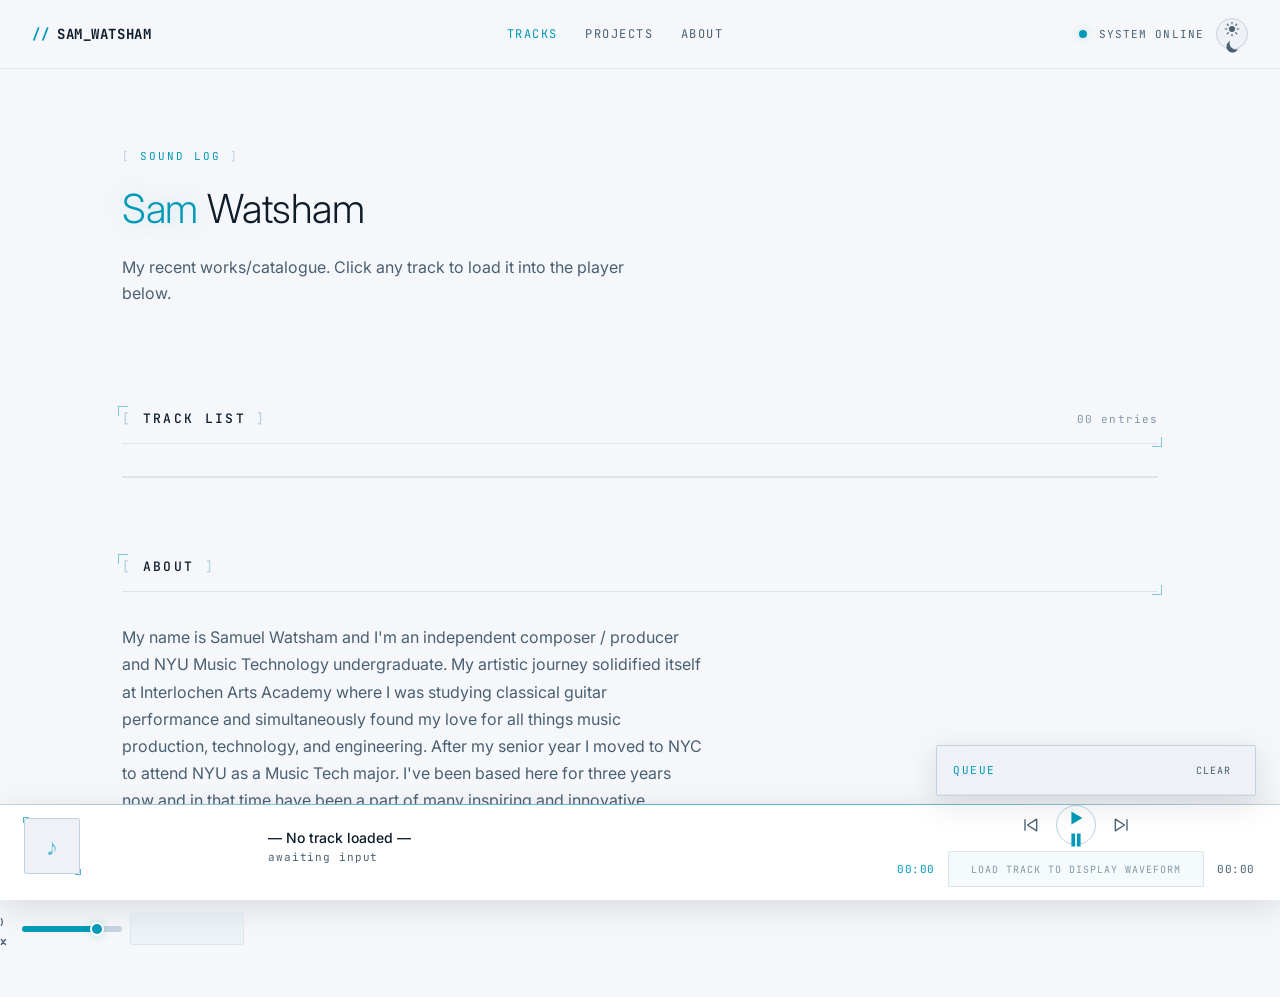
==== index.html @ 023cb336 "Add files via upload" ====
<!doctype html>
<html lang="en">
  <head>
    <meta charset="utf-8" />
    <meta name="viewport" content="width=device-width, initial-scale=1" />
    <title>// SAM_WATSHAM — Sound Log</title>
    <meta
      name="description"
      content="A digital music portfolio with a built-in audio player, waveform, and live frequency visualizer."
    />
    <link rel="preconnect" href="https://fonts.googleapis.com" />
    <link rel="preconnect" href="https://fonts.gstatic.com" crossorigin />
    <link
      href="https://fonts.googleapis.com/css2?family=Inter:wght@300;400;500;600&family=JetBrains+Mono:wght@400;500;700&display=swap"
      rel="stylesheet"
    />
    <link rel="stylesheet" href="styles.css" />
  </head>
  <body>
    <!-- Subtle scanline overlay for HUD feel -->
    <div class="scanlines" aria-hidden="true"></div>

    <header class="site-header">
      <div class="brand">
        <span class="brand-prefix">//</span>
        <span class="brand-title">SAM_WATSHAM</span>
      </div>
      <nav class="site-nav" aria-label="Primary">
        <a href="#tracks" class="nav-link" data-tab="tracks" aria-current="page">TRACKS</a>
        <a href="#projects" class="nav-link" data-tab="projects">PROJECTS</a>
        <a href="#about" class="nav-link">ABOUT</a>
      </nav>
      <div class="header-status" aria-live="polite">
        <span class="status-dot" id="system-dot"></span>
        <span class="status-text" id="system-status">SYSTEM ONLINE</span>
        <button
          type="button"
          class="btn-theme"
          id="btn-theme"
          aria-label="Switch to dark mode"
          title="Switch theme"
        >
          <svg id="icon-sun" viewBox="0 0 24 24" width="18" height="18" aria-hidden="true">
            <circle cx="12" cy="12" r="4" fill="currentColor"/>
            <g stroke="currentColor" stroke-width="1.6" stroke-linecap="round">
              <path d="M12 3v2M12 19v2M3 12h2M19 12h2M5.6 5.6l1.4 1.4M17 17l1.4 1.4M5.6 18.4l1.4-1.4M17 7l1.4-1.4"/>
            </g>
          </svg>
          <svg id="icon-moon" viewBox="0 0 24 24" width="18" height="18" aria-hidden="true" hidden>
            <path d="M20 14.5A8 8 0 0 1 9.5 4a8 8 0 1 0 10.5 10.5z" fill="currentColor"/>
          </svg>
        </button>
      </div>
    </header>

    <main>
      <section class="hero" aria-labelledby="hero-title">
        <p class="eyebrow"><span class="bracket">[</span> SOUND LOG <span class="bracket">]</span></p>
        <h1 id="hero-title" class="hero-title">
          <span class="accent">Sam</span> Watsham
        </h1>
        <p class="hero-sub">
          My recent works/catalogue. Click any track to load it into the player below.
        </p>
      </section>

      <section
        id="tracks"
        class="tracks-section panel"
        data-panel="tracks"
        aria-labelledby="tracks-title"
      >
        <div class="section-header">
          <h2 id="tracks-title" class="section-title">
            <span class="bracket">[</span> TRACK LIST <span class="bracket">]</span>
          </h2>
          <span class="section-meta" id="track-count">00 entries</span>
        </div>
        <ul id="track-grid" class="track-grid" aria-label="Available tracks"></ul>
        <p id="track-empty" class="empty-state" hidden>
          No tracks loaded yet. Drop audio files into
          <code>assets/audio/</code> and add entries to <code>js/tracks.js</code>.
        </p>
      </section>

      <section
        id="projects"
        class="projects-section panel"
        data-panel="projects"
        aria-labelledby="projects-title"
        hidden
      >
        <div class="section-header">
          <h2 id="projects-title" class="section-title">
            <span class="bracket">[</span> PROJECTS <span class="bracket">]</span>
          </h2>
          <span class="section-meta" id="project-count">00 entries</span>
        </div>
        <ul id="project-grid" class="project-grid" aria-label="Projects"></ul>
        <p id="project-empty" class="empty-state" hidden>
          No projects yet. Add entries to <code>js/projects.js</code>.
        </p>
      </section>

      <section id="about" class="about-section" aria-labelledby="about-title">
        <div class="section-header">
          <h2 id="about-title" class="section-title">
            <span class="bracket">[</span> ABOUT <span class="bracket">]</span>
          </h2>
        </div>
        <p class="about-body">
          My name is Samuel Watsham and I'm an independent composer / producer and NYU Music Technology undergraduate. 
          My artistic journey solidified itself at Interlochen Arts Academy where I was studying classical guitar performance and simultaneously found my love for all things music production, technology, and engineering. 
          After my senior year I moved to NYC to attend NYU as a Music Tech major. 
          I've been based here for three years now and in that time have been a part of many inspiring and innovative projects that continue to redefine my perception of the creative world. 
          All tracks are original works.
        </p>
      </section>
    </main>

    <!-- Sticky player -->
    <footer class="player-bar" id="player-bar" aria-label="Audio player">
      <div class="player-art" id="player-art" aria-hidden="true">
        <span class="art-fallback">♪</span>
      </div>

      <div class="player-meta">
        <div class="player-title" id="player-title">— No track loaded —</div>
        <div class="player-artist" id="player-artist">awaiting input</div>
      </div>

      <div class="player-center">
        <div class="player-controls">
          <button
            type="button"
            class="ctrl"
            id="btn-prev"
            aria-label="Previous track"
          >
            <svg viewBox="0 0 24 24" width="20" height="20" aria-hidden="true">
              <path d="M6 5v14M20 5L9 12l11 7V5z" fill="none" stroke="currentColor" stroke-width="1.6" stroke-linejoin="round"/>
            </svg>
          </button>
          <button
            type="button"
            class="ctrl ctrl-play"
            id="btn-play"
            aria-label="Play"
          >
            <svg id="icon-play" viewBox="0 0 24 24" width="22" height="22" aria-hidden="true">
              <path d="M7 5v14l12-7L7 5z" fill="currentColor"/>
            </svg>
            <svg id="icon-pause" viewBox="0 0 24 24" width="22" height="22" aria-hidden="true" hidden>
              <path d="M7 5h4v14H7zM13 5h4v14h-4z" fill="currentColor"/>
            </svg>
          </button>
          <button
            type="button"
            class="ctrl"
            id="btn-next"
            aria-label="Next track"
          >
            <svg viewBox="0 0 24 24" width="20" height="20" aria-hidden="true">
              <path d="M18 5v14M4 5l11 7-11 7V5z" fill="none" stroke="currentColor" stroke-width="1.6" stroke-linejoin="round"/>
            </svg>
          </button>
        </div>

        <div class="player-progress">
          <span class="time" id="time-current">00:00</span>
          <div
            class="waveform"
            id="waveform"
            role="slider"
            tabindex="0"
            aria-label="Seek"
            aria-valuemin="0"
            aria-valuemax="0"
            aria-valuenow="0"
          >
            <div class="waveform-placeholder" id="waveform-placeholder">
              load track to display waveform
            </div>
            <svg
              class="waveform-svg"
              id="waveform-svg"
              preserveAspectRatio="none"
              aria-hidden="true"
            ></svg>
            <div class="waveform-cursor" id="waveform-cursor"></div>
          </div>
          <span class="time" id="time-total">00:00</span>
        </div>
      </div>

      <div class="player-right">
        <button
          type="button"
          class="ctrl"
          id="btn-queue"
          aria-label="Toggle queue"
          aria-expanded="false"
        >
          <svg viewBox="0 0 24 24" width="18" height="18" aria-hidden="true">
            <path d="M4 6h16M4 12h16M4 18h10" fill="none" stroke="currentColor" stroke-width="1.6" stroke-linecap="round"/>
          </svg>
        </button>
        <button
          type="button"
          class="ctrl"
          id="btn-mute"
          aria-label="Mute"
        >
          <svg id="icon-vol" viewBox="0 0 24 24" width="20" height="20" aria-hidden="true">
            <path d="M4 9v6h4l5 4V5L8 9H4z" fill="currentColor"/>
            <path id="icon-vol-wave" d="M16 8c1.5 1.2 1.5 6.8 0 8" fill="none" stroke="currentColor" stroke-width="1.6" stroke-linecap="round"/>
          </svg>
          <svg id="icon-mute" viewBox="0 0 24 24" width="20" height="20" aria-hidden="true" hidden>
            <path d="M4 9v6h4l5 4V5L8 9H4z" fill="currentColor"/>
            <path d="M16 9l5 6M21 9l-5 6" fill="none" stroke="currentColor" stroke-width="1.6" stroke-linecap="round"/>
          </svg>
        </button>
        <input
          type="range"
          class="volume"
          id="volume"
          min="0"
          max="1"
          step="0.01"
          value="0.8"
          aria-label="Volume"
        />
        <canvas
          id="visualizer"
          class="visualizer"
          width="120"
          height="32"
          aria-hidden="true"
        ></canvas>
      </div>

      <!-- Queue panel -->
      <aside class="queue-panel" id="queue-panel" hidden aria-label="Queue">
        <div class="queue-header">
          <span>QUEUE</span>
          <button type="button" class="ctrl ctrl-small" id="btn-queue-clear" aria-label="Clear queue">
            CLEAR
          </button>
        </div>
        <ol id="queue-list" class="queue-list"></ol>
      </aside>
    </footer>

    <script src="js/theme.js"></script>
    <script src="js/tracks.js"></script>
    <script src="js/projects.js"></script>
    <script src="js/tabs.js"></script>
    <script src="js/visualizer.js"></script>
    <script src="js/waveform.js"></script>
    <script src="js/player.js"></script>

    <!-- The audio element lives in the DOM so Web Audio's
         MediaElementAudioSource can reliably route it through the
         analyser → destination chain. Visually hidden, but kept in flow
         so the browser treats it like any other media element. -->
    <audio id="audio-element" preload="metadata"></audio>
  </body>
</html>
---- styles.css ----
/* ============================================================
   PORTFOLIO_001 — SAO HUD-inspired theme
   Light by default; dark mode via [data-theme="dark"] on <html>
   ============================================================ */

:root {
  /* Light theme (default) */
  --bg-base: #f5f7fa;
  --bg-surface: #ffffff;
  --bg-elevated: #eef2f7;
  --line: #dde4ec;
  --line-strong: #c5d2df;

  --accent: #0099b8;
  --accent-dim: #b8d4e0;
  --accent-glow: rgba(0, 153, 184, 0.25);

  --highlight: #d97706;

  --text: #0d1b2a;
  --text-muted: #4a6072;
  --text-faint: #8497a8;

  --shadow: 0 2px 8px rgba(13, 27, 42, 0.06);
  --shadow-strong: 0 8px 32px rgba(13, 27, 42, 0.12);

  /* Typography */
  --font-sans: "Inter", system-ui, -apple-system, "Segoe UI", sans-serif;
  --font-mono: "JetBrains Mono", ui-monospace, "SF Mono", Menlo, monospace;

  /* Layout */
  --player-height: 96px;
  --radius: 2px;
}

[data-theme="dark"] {
  --bg-base: #050a14;
  --bg-surface: #0a1424;
  --bg-elevated: #0e1a30;
  --line: #14253f;
  --line-strong: #1f3760;

  --accent: #00e5ff;
  --accent-dim: #1a4a6e;
  --accent-glow: rgba(0, 229, 255, 0.35);

  --highlight: #ffb347;

  --text: #e6f4ff;
  --text-muted: #7aa6c2;
  --text-faint: #4a6a85;

  --shadow: 0 2px 8px rgba(0, 0, 0, 0.4);
  --shadow-strong: 0 -10px 40px rgba(0, 0, 0, 0.5);
}

/* ---------- Reset / base ---------- */
*,
*::before,
*::after {
  box-sizing: border-box;
}

html,
body {
  margin: 0;
  padding: 0;
  background: var(--bg-base);
  color: var(--text);
  font-family: var(--font-sans);
  font-weight: 400;
  -webkit-font-smoothing: antialiased;
  text-rendering: optimizeLegibility;
  transition: background 0.2s ease, color 0.2s ease;
}

body {
  min-height: 100vh;
  padding-bottom: var(--player-height);
  position: relative;
  overflow-x: hidden;
}

a {
  color: var(--accent);
  text-decoration: none;
}

button {
  font-family: inherit;
  background: none;
  border: 0;
  color: inherit;
  cursor: pointer;
}

code {
  font-family: var(--font-mono);
  font-size: 0.85em;
  color: var(--accent);
  background: color-mix(in srgb, var(--accent) 10%, transparent);
  padding: 1px 6px;
  border-radius: var(--radius);
}

/* ---------- Scanline overlay (dark mode only) ---------- */
.scanlines {
  pointer-events: none;
  position: fixed;
  inset: 0;
  z-index: 1;
  opacity: 0;
  background: repeating-linear-gradient(
    to bottom,
    rgba(255, 255, 255, 0.015) 0,
    rgba(255, 255, 255, 0.015) 1px,
    transparent 1px,
    transparent 3px
  );
  mix-blend-mode: overlay;
  transition: opacity 0.2s ease;
}

[data-theme="dark"] .scanlines {
  opacity: 1;
}

/* ---------- Header ---------- */
.site-header {
  position: sticky;
  top: 0;
  z-index: 10;
  display: flex;
  align-items: center;
  justify-content: space-between;
  gap: 24px;
  padding: 18px 32px;
  background: color-mix(in srgb, var(--bg-base) 92%, transparent);
  backdrop-filter: blur(8px);
  border-bottom: 1px solid var(--line);
}

.brand {
  font-family: var(--font-mono);
  font-weight: 700;
  letter-spacing: 0.04em;
  font-size: 14px;
  display: flex;
  align-items: center;
  gap: 8px;
}

.brand-prefix {
  color: var(--accent);
}

.brand-title {
  color: var(--text);
}

.site-nav {
  display: flex;
  gap: 28px;
}

.nav-link {
  font-family: var(--font-mono);
  font-size: 12px;
  letter-spacing: 0.12em;
  color: var(--text-muted);
  position: relative;
  padding: 4px 0;
  transition: color 0.15s ease;
}

.nav-link:hover {
  color: var(--accent);
}

.nav-link[aria-current="page"] {
  color: var(--accent);
}

.nav-link[aria-current="page"]::after {
  content: "";
  position: absolute;
  left: 0;
  right: 0;
  bottom: -3px;
  height: 1px;
  background: var(--accent);
  box-shadow: 0 0 6px var(--accent-glow);
}

.nav-link::after {
  content: "";
  position: absolute;
  left: 0;
  bottom: -3px;
  height: 1px;
  width: 0;
  background: var(--accent);
  box-shadow: 0 0 6px var(--accent-glow);
  transition: width 0.2s ease;
}

.nav-link:hover::after {
  width: 100%;
}

.header-status {
  display: flex;
  align-items: center;
  gap: 12px;
  font-family: var(--font-mono);
  font-size: 11px;
  letter-spacing: 0.1em;
  color: var(--text-muted);
}

.status-dot {
  width: 8px;
  height: 8px;
  border-radius: 50%;
  background: var(--accent);
  box-shadow: 0 0 8px var(--accent-glow);
  animation: pulse 2.4s ease-in-out infinite;
}

@keyframes pulse {
  0%, 100% { opacity: 1; }
  50% { opacity: 0.4; }
}

.btn-theme {
  width: 32px;
  height: 32px;
  border-radius: 50%;
  display: grid;
  place-items: center;
  color: var(--text-muted);
  background: var(--bg-elevated);
  border: 1px solid var(--line-strong);
  transition: color 0.15s ease, border-color 0.15s ease, background 0.15s ease, box-shadow 0.15s ease;
  flex-shrink: 0;
}

.btn-theme:hover {
  color: var(--accent);
  border-color: var(--accent);
  background: color-mix(in srgb, var(--accent) 12%, transparent);
  box-shadow: 0 0 10px var(--accent-glow);
}

.btn-theme:focus-visible {
  outline: none;
  border-color: var(--accent);
  box-shadow: 0 0 0 3px color-mix(in srgb, var(--accent) 25%, transparent);
}

.btn-theme svg {
  display: block;
}

/* ---------- Main / sections ---------- */
main {
  position: relative;
  z-index: 2;
  max-width: 1100px;
  margin: 0 auto;
  padding: 56px 32px 32px;
}

.hero {
  margin-bottom: 80px;
  position: relative;
  padding: 24px 0;
}

.eyebrow {
  font-family: var(--font-mono);
  font-size: 11px;
  letter-spacing: 0.18em;
  color: var(--accent);
  margin: 0 0 24px;
  text-transform: uppercase;
}

.bracket {
  color: var(--accent-dim);
}

.hero-title {
  font-size: clamp(24px, 6vw, 40px);
  font-weight: 300;
  line-height: 1.1;
  margin: 0 0 24px;
  letter-spacing: -0.01em;
}

.accent {
  color: var(--accent);
  text-shadow: 0 0 24px var(--accent-glow);
}

.hero-sub {
  max-width: 540px;
  color: var(--text-muted);
  font-size: 16px;
  line-height: 1.6;
  margin: 0;
}

.section-header {
  display: flex;
  align-items: baseline;
  justify-content: space-between;
  margin-bottom: 32px;
  padding-bottom: 16px;
  border-bottom: 1px solid var(--line);
  position: relative;
}

.section-title {
  font-family: var(--font-mono);
  font-size: 13px;
  letter-spacing: 0.18em;
  font-weight: 500;
  margin: 0;
  color: var(--text);
}

.section-meta {
  font-family: var(--font-mono);
  font-size: 11px;
  color: var(--text-faint);
  letter-spacing: 0.1em;
}

/* Corner brackets on section headers */
.section-header::before,
.section-header::after {
  content: "";
  position: absolute;
  width: 10px;
  height: 10px;
  border: 1px solid var(--accent);
  opacity: 0.5;
}

.section-header::before {
  top: -4px;
  left: -4px;
  border-right: 0;
  border-bottom: 0;
}

.section-header::after {
  bottom: -4px;
  right: -4px;
  border-left: 0;
  border-top: 0;
}

/* ---------- Track grid ---------- */
.track-grid {
  list-style: none;
  margin: 0;
  padding: 0;
  display: grid;
  grid-template-columns: repeat(auto-fill, minmax(280px, 1fr));
  gap: 1px;
  background: var(--line);
  border: 1px solid var(--line);
}

.track-card {
  background: var(--bg-surface);
  padding: 20px 22px;
  display: flex;
  align-items: center;
  gap: 16px;
  position: relative;
  cursor: pointer;
  transition: background 0.15s ease;
}

.track-card:hover {
  background: var(--bg-elevated);
}

.track-card[data-active="true"] {
  background: var(--bg-elevated);
}

.track-card[data-active="true"]::before {
  content: "";
  position: absolute;
  left: 0;
  top: 0;
  bottom: 0;
  width: 2px;
  background: var(--accent);
  box-shadow: 0 0 8px var(--accent-glow);
}

.track-index {
  font-family: var(--font-mono);
  font-size: 11px;
  color: var(--text-faint);
  letter-spacing: 0.08em;
  min-width: 32px;
}

.track-info {
  flex: 1;
  min-width: 0;
}

.track-title {
  font-size: 15px;
  font-weight: 500;
  margin: 0 0 4px;
  color: var(--text);
  white-space: nowrap;
  overflow: hidden;
  text-overflow: ellipsis;
}

.track-artist {
  font-family: var(--font-mono);
  font-size: 11px;
  color: var(--text-muted);
  letter-spacing: 0.06em;
}

.track-duration {
  font-family: var(--font-mono);
  font-size: 11px;
  color: var(--text-faint);
  letter-spacing: 0.06em;
  font-variant-numeric: tabular-nums;
}

.track-play {
  width: 32px;
  height: 32px;
  border-radius: 50%;
  border: 1px solid var(--accent-dim);
  display: grid;
  place-items: center;
  color: var(--accent);
  transition: all 0.15s ease;
  flex-shrink: 0;
}

.track-card:hover .track-play,
.track-card[data-active="true"] .track-play {
  border-color: var(--accent);
  background: color-mix(in srgb, var(--accent) 10%, transparent);
  box-shadow: 0 0 12px var(--accent-glow);
}

.empty-state {
  font-family: var(--font-mono);
  font-size: 13px;
  color: var(--text-muted);
  text-align: center;
  padding: 48px 24px;
  border: 1px dashed var(--line);
  margin: 0;
}

/* ---------- Projects grid ---------- */
.project-grid {
  list-style: none;
  margin: 0;
  padding: 0;
  display: grid;
  grid-template-columns: repeat(auto-fill, minmax(320px, 1fr));
  gap: 20px;
}

.project-card {
  background: var(--bg-surface);
  border: 1px solid var(--line);
  border-radius: var(--radius);
  padding: 20px 22px;
  display: flex;
  flex-direction: column;
  gap: 12px;
  position: relative;
  transition: border-color 0.15s ease, transform 0.15s ease, box-shadow 0.15s ease;
}

.project-card:hover {
  border-color: var(--accent-dim);
  transform: translateY(-1px);
  box-shadow: var(--shadow);
}

.project-card-header {
  display: flex;
  align-items: flex-start;
  justify-content: space-between;
  gap: 12px;
}

.project-title {
  font-size: 16px;
  font-weight: 600;
  margin: 0;
  color: var(--text);
  line-height: 1.3;
}

.project-year {
  font-family: var(--font-mono);
  font-size: 11px;
  color: var(--text-faint);
  letter-spacing: 0.06em;
  font-variant-numeric: tabular-nums;
  white-space: nowrap;
}

.project-kind {
  display: inline-block;
  font-family: var(--font-mono);
  font-size: 10px;
  letter-spacing: 0.14em;
  color: var(--accent);
  padding: 3px 8px;
  border: 1px solid var(--accent-dim);
  border-radius: var(--radius);
  text-transform: uppercase;
  align-self: flex-start;
}

.project-summary {
  margin: 0;
  color: var(--text-muted);
  font-size: 14px;
  line-height: 1.5;
}

.project-description {
  margin: 0;
  color: var(--text-muted);
  font-size: 13px;
  line-height: 1.6;
}

.project-link {
  font-family: var(--font-mono);
  font-size: 11px;
  letter-spacing: 0.1em;
  color: var(--accent);
  text-transform: uppercase;
  align-self: flex-start;
  position: relative;
  padding-bottom: 2px;
}

.project-link::after {
  content: " →";
}

.project-link:hover {
  text-shadow: 0 0 8px var(--accent-glow);
}

.project-image {
  width: 100%;
  aspect-ratio: 16 / 9;
  object-fit: cover;
  border-radius: var(--radius);
  border: 1px solid var(--line);
  display: block;
}

/* ---------- About ---------- */
.about-section {
  margin-top: 80px;
}

.about-body {
  max-width: 580px;
  color: var(--text-muted);
  line-height: 1.7;
  margin: 0;
}

/* ============================================================
   Player bar
   ============================================================ */
.player-bar {
  position: fixed;
  left: 0;
  right: 0;
  bottom: 0;
  height: var(--player-height);
  background: var(--bg-surface);
  border-top: 1px solid var(--line-strong);
  display: grid;
  grid-template-columns: minmax(180px, 220px) 1fr minmax(280px, 360px);
  align-items: center;
  gap: 24px;
  padding: 0 24px;
  z-index: 20;
  box-shadow: var(--shadow-strong);
}

/* Top accent line */
.player-bar::before {
  content: "";
  position: absolute;
  top: -1px;
  left: 0;
  right: 0;
  height: 1px;
  background: linear-gradient(
    90deg,
    transparent 0%,
    var(--accent) 30%,
    var(--accent) 70%,
    transparent 100%
  );
  opacity: 0.5;
}

.player-art {
  width: 56px;
  height: 56px;
  background: var(--bg-elevated);
  border: 1px solid var(--line-strong);
  border-radius: var(--radius);
  display: grid;
  place-items: center;
  color: var(--accent);
  font-size: 24px;
  flex-shrink: 0;
  position: relative;
}

.player-art::before,
.player-art::after {
  content: "";
  position: absolute;
  width: 6px;
  height: 6px;
  border: 1px solid var(--accent);
  opacity: 0.7;
}

.player-art::before {
  top: -2px;
  left: -2px;
  border-right: 0;
  border-bottom: 0;
}

.player-art::after {
  bottom: -2px;
  right: -2px;
  border-left: 0;
  border-top: 0;
}

.art-fallback {
  font-family: var(--font-mono);
  font-weight: 700;
  opacity: 0.6;
}

.player-meta {
  min-width: 0;
}

.player-title {
  font-size: 14px;
  font-weight: 500;
  color: var(--text);
  white-space: nowrap;
  overflow: hidden;
  text-overflow: ellipsis;
  margin-bottom: 4px;
}

.player-artist {
  font-family: var(--font-mono);
  font-size: 11px;
  color: var(--text-muted);
  letter-spacing: 0.08em;
  text-transform: lowercase;
}

.player-center {
  display: flex;
  flex-direction: column;
  gap: 6px;
  min-width: 0;
}

.player-controls {
  display: flex;
  align-items: center;
  justify-content: center;
  gap: 8px;
}

.ctrl {
  width: 36px;
  height: 36px;
  border-radius: 50%;
  display: grid;
  place-items: center;
  color: var(--text-muted);
  transition: all 0.15s ease;
}

.ctrl:hover {
  color: var(--accent);
  background: color-mix(in srgb, var(--accent) 8%, transparent);
}

.ctrl:focus-visible {
  outline: 1px solid var(--accent);
  outline-offset: 2px;
}

.ctrl-play {
  width: 40px;
  height: 40px;
  border: 1px solid var(--accent-dim);
  color: var(--accent);
}

.ctrl-play:hover {
  border-color: var(--accent);
  background: color-mix(in srgb, var(--accent) 12%, transparent);
  box-shadow: 0 0 12px var(--accent-glow);
}

.ctrl-small {
  width: auto;
  height: 24px;
  padding: 0 8px;
  font-family: var(--font-mono);
  font-size: 10px;
  letter-spacing: 0.1em;
  border-radius: var(--radius);
}

/* Progress / waveform */
.player-progress {
  display: grid;
  grid-template-columns: auto 1fr auto;
  align-items: center;
  gap: 12px;
}

.time {
  font-family: var(--font-mono);
  font-size: 11px;
  color: var(--text-muted);
  letter-spacing: 0.06em;
  font-variant-numeric: tabular-nums;
  min-width: 40px;
  text-align: center;
}

#time-current {
  color: var(--accent);
}

.waveform {
  position: relative;
  height: 36px;
  background: color-mix(in srgb, var(--accent) 4%, transparent);
  border: 1px solid var(--line);
  border-radius: var(--radius);
  cursor: pointer;
  overflow: hidden;
  transition: border-color 0.15s ease, background 0.15s ease;
}

.waveform:hover,
.waveform:focus-visible {
  border-color: var(--accent-dim);
  background: color-mix(in srgb, var(--accent) 8%, transparent);
  outline: none;
}

.waveform-placeholder {
  position: absolute;
  inset: 0;
  display: grid;
  place-items: center;
  font-family: var(--font-mono);
  font-size: 10px;
  letter-spacing: 0.1em;
  color: var(--text-faint);
  text-transform: uppercase;
  pointer-events: none;
  padding: 0 12px;
  white-space: nowrap;
  overflow: hidden;
  text-overflow: ellipsis;
}

.waveform-svg {
  position: absolute;
  inset: 0;
  width: 100%;
  height: 100%;
  display: block;
}

.waveform-cursor {
  position: absolute;
  top: 0;
  bottom: 0;
  width: 2px;
  background: var(--accent);
  box-shadow: 0 0 6px var(--accent-glow);
  pointer-events: none;
  left: 0;
  transform: translateX(-1px);
  opacity: 0;
  transition: opacity 0.15s ease;
}

.waveform[data-ready="true"] .waveform-cursor {
  opacity: 1;
}

/* Player right column */
.player-right {
  display: flex;
  align-items: center;
  gap: 8px;
  justify-content: flex-end;
}

.volume {
  appearance: none;
  -webkit-appearance: none;
  width: 100px;
  height: 6px;
  background:
    linear-gradient(
      to right,
      var(--accent) 0%,
      var(--accent) calc(var(--vol, 0.8) * 100%),
      var(--line-strong) calc(var(--vol, 0.8) * 100%),
      var(--line-strong) 100%
    );
  border-radius: 3px;
  outline: none;
  cursor: pointer;
  margin: 0;
}

.volume::-webkit-slider-thumb {
  appearance: none;
  -webkit-appearance: none;
  width: 14px;
  height: 14px;
  border-radius: 50%;
  background: var(--accent);
  box-shadow: 0 0 8px var(--accent-glow);
  cursor: grab;
  border: 2px solid var(--bg-surface);
  margin-top: 0;
}

.volume::-webkit-slider-thumb:active {
  cursor: grabbing;
  box-shadow: 0 0 12px var(--accent-glow);
}

.volume::-moz-range-thumb {
  width: 14px;
  height: 14px;
  border-radius: 50%;
  background: var(--accent);
  box-shadow: 0 0 8px var(--accent-glow);
  cursor: grab;
  border: 2px solid var(--bg-surface);
}

.volume::-moz-range-track {
  background: transparent;
  border: 0;
}

.visualizer {
  width: 120px;
  height: 32px;
  background: color-mix(in srgb, var(--accent) 4%, transparent);
  border: 1px solid var(--line);
  border-radius: var(--radius);
}

/* Queue panel */
.queue-panel {
  position: absolute;
  right: 24px;
  bottom: calc(var(--player-height) + 8px);
  width: 320px;
  max-height: 360px;
  background: var(--bg-elevated);
  border: 1px solid var(--line-strong);
  border-radius: var(--radius);
  box-shadow: var(--shadow-strong);
  display: flex;
  flex-direction: column;
  overflow: hidden;
  z-index: 21;
}

.queue-header {
  display: flex;
  align-items: center;
  justify-content: space-between;
  padding: 12px 16px;
  border-bottom: 1px solid var(--line);
  font-family: var(--font-mono);
  font-size: 11px;
  letter-spacing: 0.14em;
  color: var(--accent);
}

.queue-list {
  list-style: none;
  margin: 0;
  padding: 0;
  overflow-y: auto;
  flex: 1;
}

.queue-item {
  display: flex;
  align-items: center;
  gap: 12px;
  padding: 10px 16px;
  border-bottom: 1px solid var(--line);
  font-size: 13px;
}

.queue-item:last-child {
  border-bottom: 0;
}

.queue-item[data-current="true"] {
  background: color-mix(in srgb, var(--accent) 6%, transparent);
  color: var(--accent);
}

.queue-item-index {
  font-family: var(--font-mono);
  font-size: 10px;
  color: var(--text-faint);
  min-width: 22px;
}

.queue-item-title {
  flex: 1;
  min-width: 0;
  white-space: nowrap;
  overflow: hidden;
  text-overflow: ellipsis;
}

.queue-item-remove {
  font-family: var(--font-mono);
  font-size: 10px;
  color: var(--text-faint);
  letter-spacing: 0.1em;
  padding: 2px 6px;
  border-radius: var(--radius);
}

.queue-item-remove:hover {
  color: var(--highlight);
}

/* ---------- Panels (tab visibility) ---------- */
.panel[hidden] {
  display: none;
}

/* ---------- Responsive ---------- */
@media (max-width: 860px) {
  .site-header {
    padding: 14px 18px;
    flex-wrap: wrap;
    gap: 12px;
  }
  .site-nav {
    order: 3;
    width: 100%;
    justify-content: center;
    gap: 20px;
  }
  main {
    padding: 36px 18px 18px;
  }
  .player-bar {
    grid-template-columns: 1fr;
    height: auto;
    padding: 12px 16px;
    gap: 10px;
  }
  body {
    padding-bottom: 220px;
  }
  .player-art {
    display: none;
  }
  .player-meta {
    text-align: center;
  }
  .player-right {
    justify-content: center;
  }
  .queue-panel {
    width: calc(100% - 32px);
    left: 16px;
    right: auto;
  }
}

/* ---------- Reduced motion ---------- */
@media (prefers-reduced-motion: reduce) {
  .status-dot {
    animation: none;
  }
  * {
    transition-duration: 0.01ms !important;
    animation-duration: 0.01ms !important;
  }
}

/* The shared <audio> element lives in the DOM (so Web Audio routing
   works reliably) but must not render any native controls.
   We keep it in flow but at zero size and pointer-events: none so the
   browser treats it as a real media element for routing purposes. */
#audio-element {
  position: absolute;
  width: 1px;
  height: 1px;
  opacity: 0;
  pointer-events: none;
  left: -9999px;
  top: -9999px;
}

/* ============================================================
   About page
   ============================================================ */
.about-main {
  max-width: 720px;
}

.about-hero {
  margin-bottom: 64px;
  padding: 24px 0;
}

.about-hero .hero-title {
  font-size: clamp(32px, 5vw, 52px);
  margin-bottom: 0;
}

.about-bio,
.about-contact {
  margin-bottom: 64px;
}

.about-bio-body {
  color: var(--text-muted);
  font-size: 17px;
  line-height: 1.7;
  max-width: 60ch;
}

.about-bio-body p {
  margin: 0 0 20px;
}

.about-bio-body p:last-child {
  margin-bottom: 0;
}

.about-bio-edit-note,
.about-contact-edit-note {
  margin-top: 24px;
  font-family: var(--font-mono);
  font-size: 11px;
  letter-spacing: 0.08em;
  color: var(--text-faint);
  text-transform: uppercase;
}
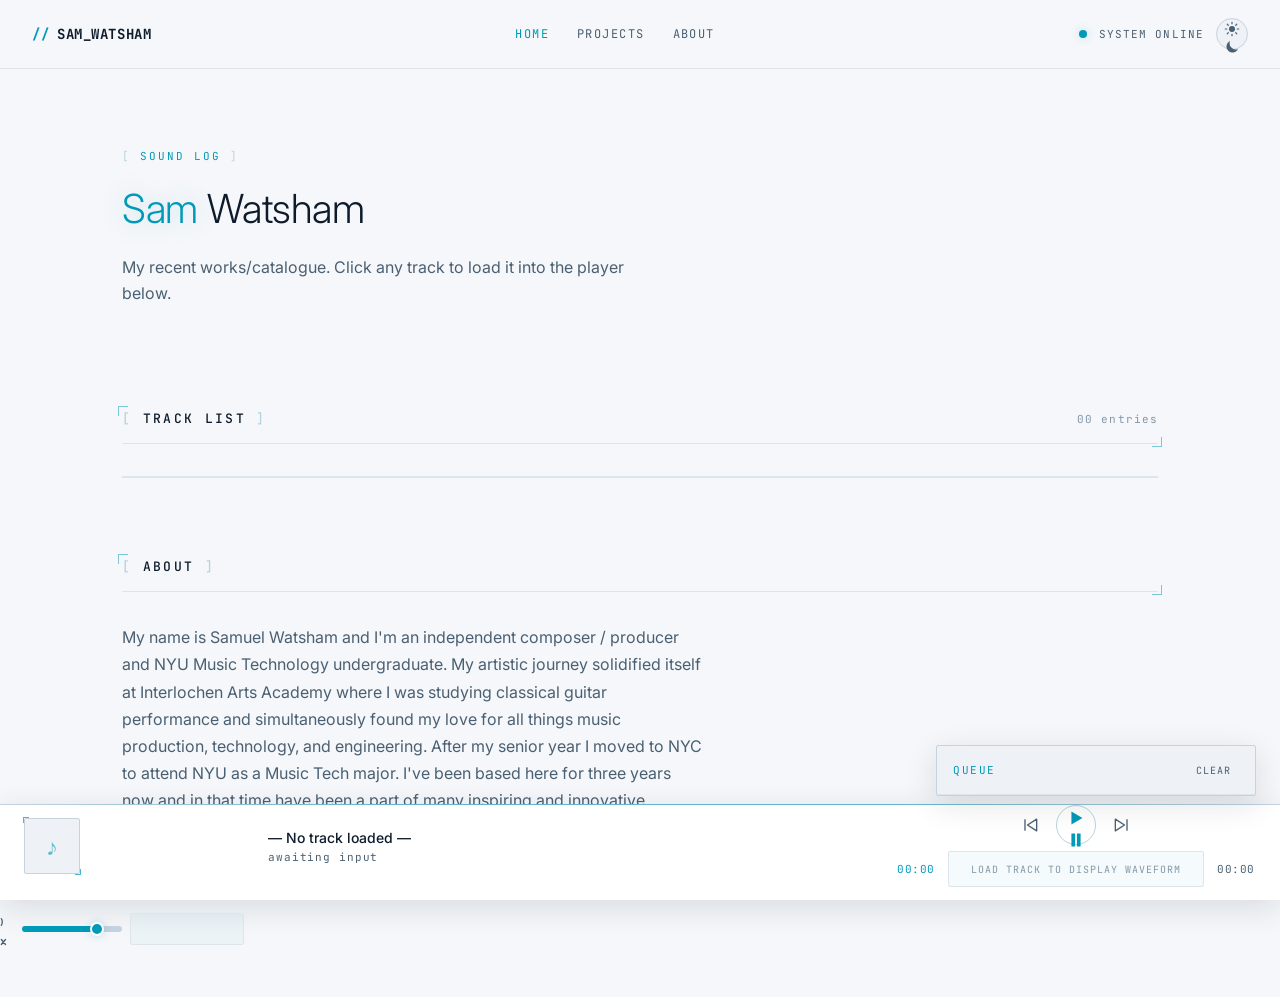
==== commit 5a49c9d4: "Add files via upload" ====
--- a/index.html
+++ b/index.html
@@ -26,7 +26,7 @@
         <span class="brand-title">SAM_WATSHAM</span>
       </div>
       <nav class="site-nav" aria-label="Primary">
-        <a href="#tracks" class="nav-link" data-tab="tracks" aria-current="page">TRACKS</a>
+        <a href="#tracks" class="nav-link" data-tab="tracks" aria-current="page">HOME</a>
         <a href="#projects" class="nav-link" data-tab="projects">PROJECTS</a>
         <a href="#about" class="nav-link">ABOUT</a>
       </nav>
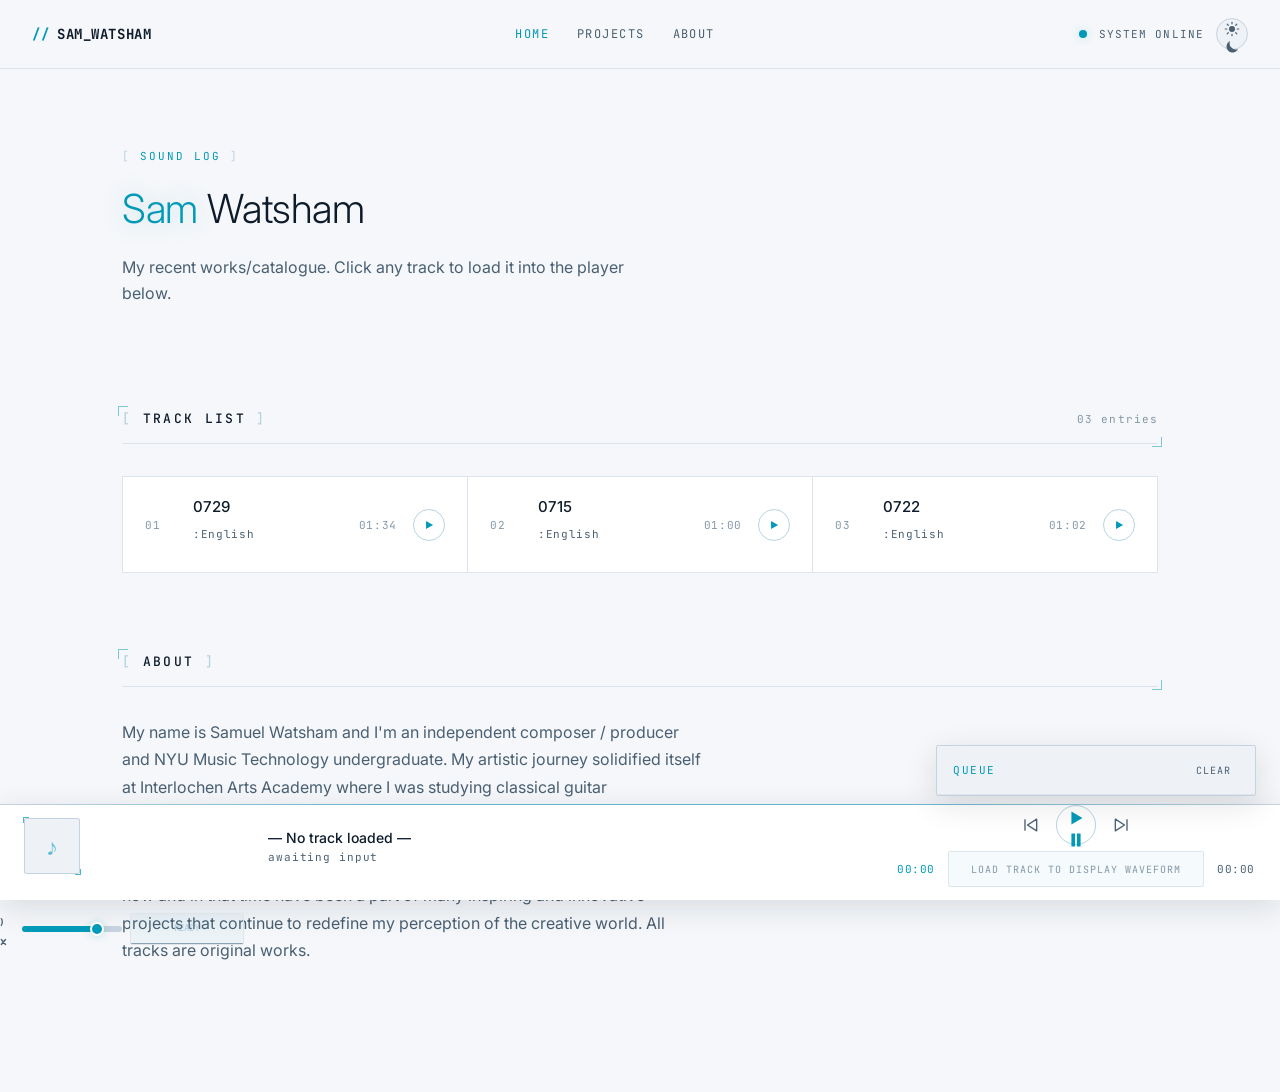
==== commit f768bcc7: "Update index.html" ====
--- a/index.html
+++ b/index.html
@@ -194,17 +194,7 @@
       </div>
 
       <div class="player-right">
-        <button
-          type="button"
-          class="ctrl"
-          id="btn-queue"
-          aria-label="Toggle queue"
-          aria-expanded="false"
-        >
-          <svg viewBox="0 0 24 24" width="18" height="18" aria-hidden="true">
-            <path d="M4 6h16M4 12h16M4 18h10" fill="none" stroke="currentColor" stroke-width="1.6" stroke-linecap="round"/>
-          </svg>
-        </button>
+
         <button
           type="button"
           class="ctrl"
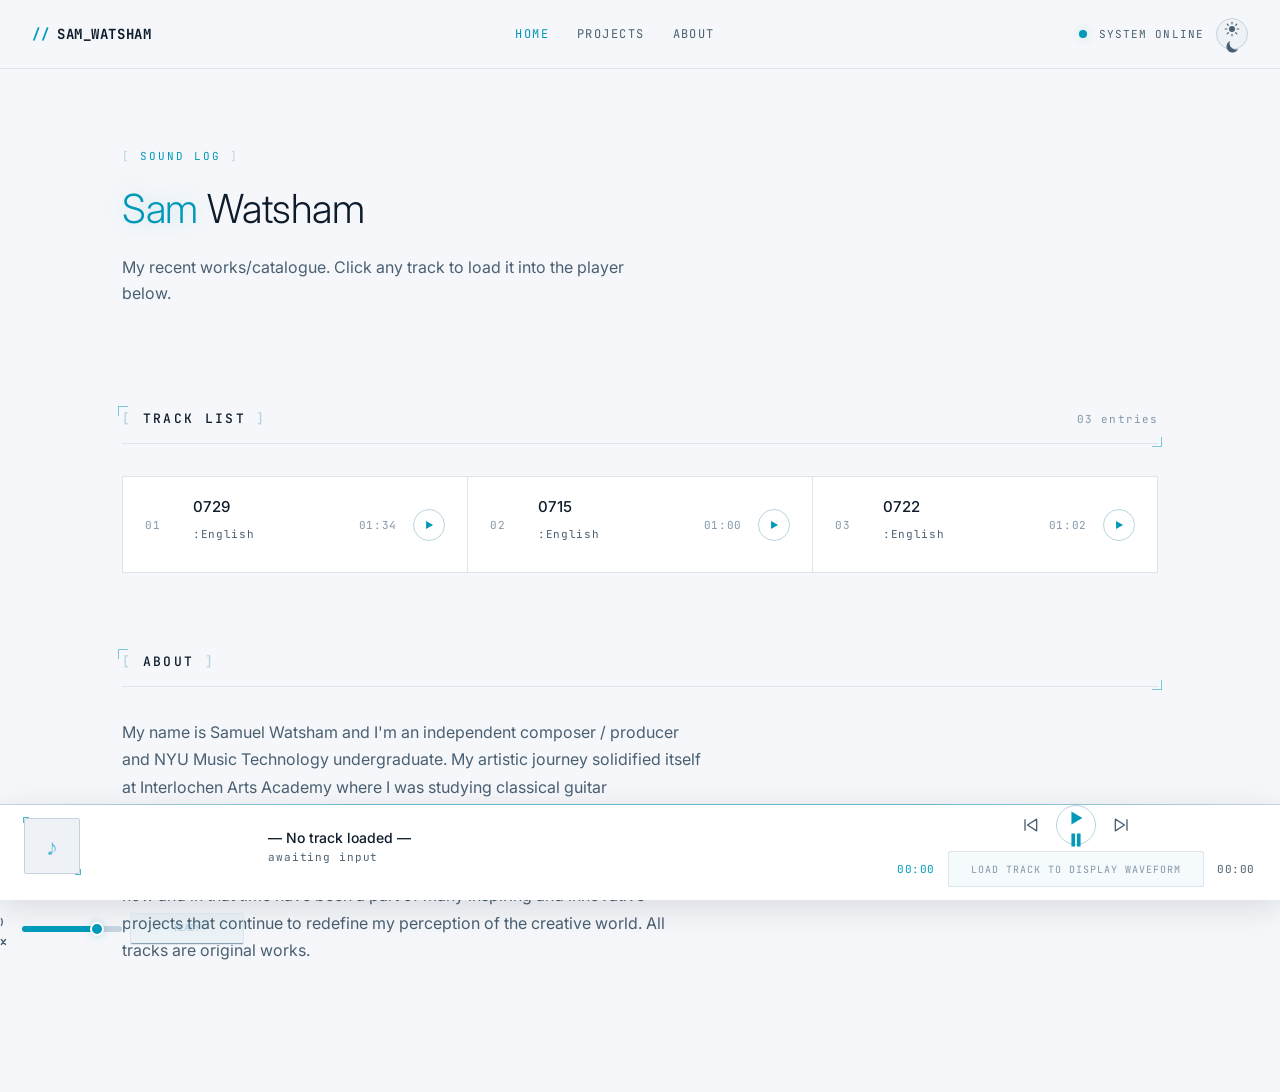
==== commit 49f98f23: "Update index.html" ====
--- a/index.html
+++ b/index.html
@@ -229,18 +229,6 @@
         ></canvas>
       </div>
 
-      <!-- Queue panel -->
-      <aside class="queue-panel" id="queue-panel" hidden aria-label="Queue">
-        <div class="queue-header">
-          <span>QUEUE</span>
-          <button type="button" class="ctrl ctrl-small" id="btn-queue-clear" aria-label="Clear queue">
-            CLEAR
-          </button>
-        </div>
-        <ol id="queue-list" class="queue-list"></ol>
-      </aside>
-    </footer>
-
     <script src="js/theme.js"></script>
     <script src="js/tracks.js"></script>
     <script src="js/projects.js"></script>
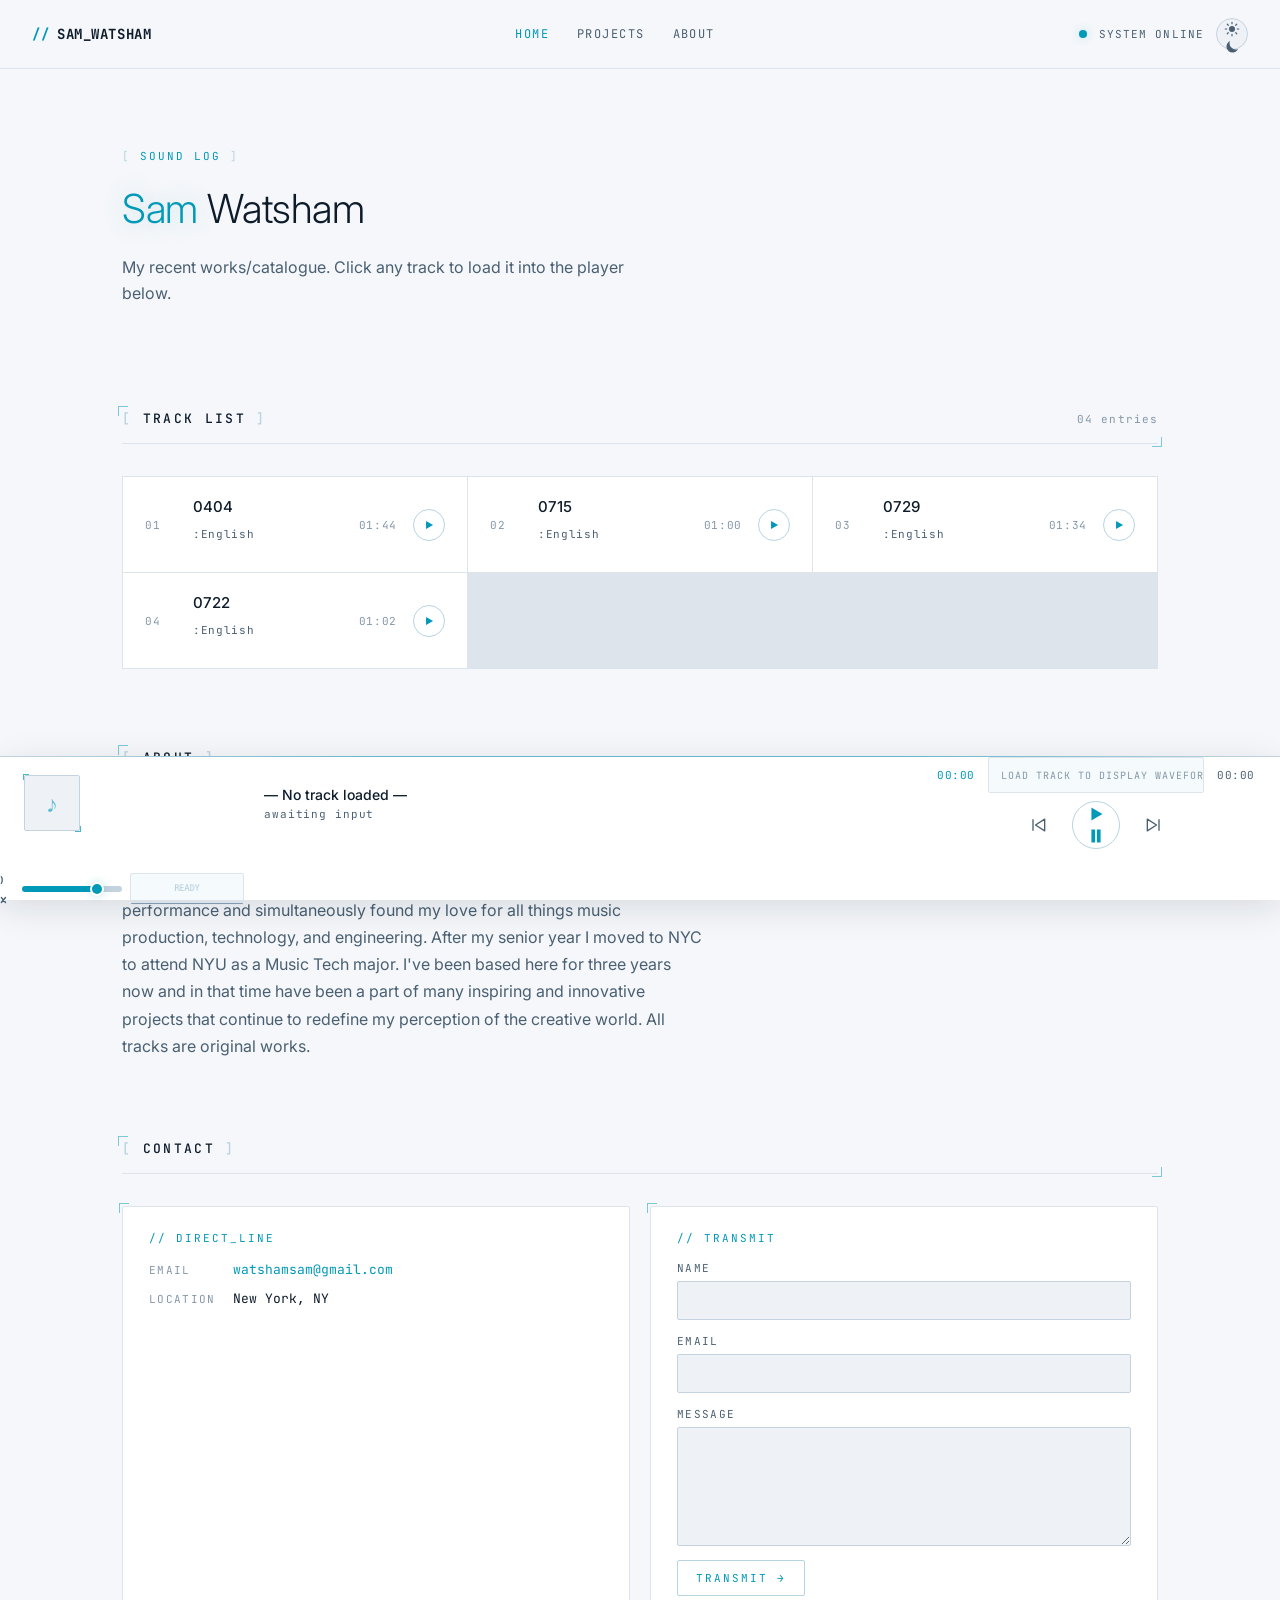
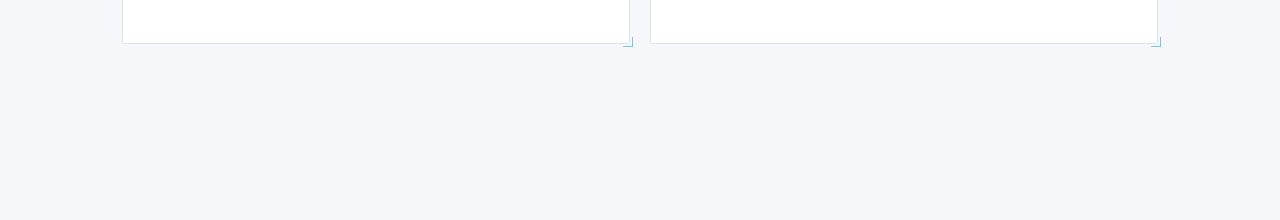
==== commit 31bb044c: "Add files via upload" ====
--- a/index.html
+++ b/index.html
@@ -109,12 +109,56 @@
           </h2>
         </div>
         <p class="about-body">
-          My name is Samuel Watsham and I'm an independent composer / producer and NYU Music Technology undergraduate. 
-          My artistic journey solidified itself at Interlochen Arts Academy where I was studying classical guitar performance and simultaneously found my love for all things music production, technology, and engineering. 
-          After my senior year I moved to NYC to attend NYU as a Music Tech major. 
-          I've been based here for three years now and in that time have been a part of many inspiring and innovative projects that continue to redefine my perception of the creative world. 
+          My name is Samuel Watsham and I'm an independent composer / producer and NYU Music Technology undergraduate.
+          My artistic journey solidified itself at Interlochen Arts Academy where I was studying classical guitar performance and simultaneously found my love for all things music production, technology, and engineering.
+          After my senior year I moved to NYC to attend NYU as a Music Tech major.
+          I've been based here for three years now and in that time have been a part of many inspiring and innovative projects that continue to redefine my perception of the creative world.
           All tracks are original works.
         </p>
+      </section>
+
+      <section id="contact" class="contact-section" aria-labelledby="contact-title">
+        <div class="section-header">
+          <h2 id="contact-title" class="section-title">
+            <span class="bracket">[</span> CONTACT <span class="bracket">]</span>
+          </h2>
+        </div>
+
+        <div class="contact-grid">
+          <aside class="contact-card" aria-label="Direct contact details">
+            <p class="contact-eyebrow">// DIRECT_LINE</p>
+            <p class="contact-row">
+              <span class="contact-label">Email</span>
+              <a class="contact-value" href="mailto:watshamsam@gmail.com">watshamsam@gmail.com</a>
+            </p>
+            <p class="contact-row">
+              <span class="contact-label">Location</span>
+              <span class="contact-value">New York, NY</span>
+            </p>
+          </aside>
+
+          <form class="contact-form" id="contact-form" novalidate>
+            <p class="contact-eyebrow">// TRANSMIT</p>
+
+            <label class="field">
+              <span class="field-label">Name</span>
+              <input class="field-input" name="name" type="text" required autocomplete="name" />
+            </label>
+
+            <label class="field">
+              <span class="field-label">Email</span>
+              <input class="field-input" name="email" type="email" required autocomplete="email" />
+            </label>
+
+            <label class="field">
+              <span class="field-label">Message</span>
+              <textarea class="field-input field-textarea" name="message" rows="5" required></textarea>
+            </label>
+
+            <button type="submit" class="btn-submit">TRANSMIT →</button>
+            <p class="form-status" id="form-status" role="status" aria-live="polite"></p>
+          </form>
+        </div>
       </section>
     </main>
 
@@ -130,42 +174,6 @@
       </div>
 
       <div class="player-center">
-        <div class="player-controls">
-          <button
-            type="button"
-            class="ctrl"
-            id="btn-prev"
-            aria-label="Previous track"
-          >
-            <svg viewBox="0 0 24 24" width="20" height="20" aria-hidden="true">
-              <path d="M6 5v14M20 5L9 12l11 7V5z" fill="none" stroke="currentColor" stroke-width="1.6" stroke-linejoin="round"/>
-            </svg>
-          </button>
-          <button
-            type="button"
-            class="ctrl ctrl-play"
-            id="btn-play"
-            aria-label="Play"
-          >
-            <svg id="icon-play" viewBox="0 0 24 24" width="22" height="22" aria-hidden="true">
-              <path d="M7 5v14l12-7L7 5z" fill="currentColor"/>
-            </svg>
-            <svg id="icon-pause" viewBox="0 0 24 24" width="22" height="22" aria-hidden="true" hidden>
-              <path d="M7 5h4v14H7zM13 5h4v14h-4z" fill="currentColor"/>
-            </svg>
-          </button>
-          <button
-            type="button"
-            class="ctrl"
-            id="btn-next"
-            aria-label="Next track"
-          >
-            <svg viewBox="0 0 24 24" width="20" height="20" aria-hidden="true">
-              <path d="M18 5v14M4 5l11 7-11 7V5z" fill="none" stroke="currentColor" stroke-width="1.6" stroke-linejoin="round"/>
-            </svg>
-          </button>
-        </div>
-
         <div class="player-progress">
           <span class="time" id="time-current">00:00</span>
           <div
@@ -191,10 +199,45 @@
           </div>
           <span class="time" id="time-total">00:00</span>
         </div>
+
+        <div class="player-controls">
+          <button
+            type="button"
+            class="ctrl"
+            id="btn-prev"
+            aria-label="Previous track"
+          >
+            <svg viewBox="0 0 24 24" width="20" height="20" aria-hidden="true">
+              <path d="M6 5v14M20 5L9 12l11 7V5z" fill="none" stroke="currentColor" stroke-width="1.6" stroke-linejoin="round"/>
+            </svg>
+          </button>
+          <button
+            type="button"
+            class="ctrl ctrl-play"
+            id="btn-play"
+            aria-label="Play"
+          >
+            <svg id="icon-play" viewBox="0 0 24 24" width="22" height="22" aria-hidden="true">
+              <path d="M7 5v14l12-7L7 5z" fill="currentColor"/>
+            </svg>
+            <svg id="icon-pause" viewBox="0 0 24 24" width="22" height="22" aria-hidden="true" hidden>
+              <path d="M7 5h4v14H7zM13 5h4v14h-4z" fill="currentColor"/>
+            </svg>
+          </button>
+          <button
+            type="button"
+            class="ctrl"
+            id="btn-next"
+            aria-label="Next track"
+          >
+            <svg viewBox="0 0 24 24" width="20" height="20" aria-hidden="true">
+              <path d="M18 5v14M4 5l11 7-11 7V5z" fill="none" stroke="currentColor" stroke-width="1.6" stroke-linejoin="round"/>
+            </svg>
+          </button>
+        </div>
       </div>
 
       <div class="player-right">
-
         <button
           type="button"
           class="ctrl"
@@ -229,6 +272,8 @@
         ></canvas>
       </div>
 
+    </footer>
+
     <script src="js/theme.js"></script>
     <script src="js/tracks.js"></script>
     <script src="js/projects.js"></script>
@@ -236,6 +281,7 @@
     <script src="js/visualizer.js"></script>
     <script src="js/waveform.js"></script>
     <script src="js/player.js"></script>
+    <script src="js/contact.js"></script>
 
     <!-- The audio element lives in the DOM so Web Audio's
          MediaElementAudioSource can reliably route it through the
--- a/styles.css
+++ b/styles.css
@@ -29,7 +29,7 @@
   --font-mono: "JetBrains Mono", ui-monospace, "SF Mono", Menlo, monospace;
 
   /* Layout */
-  --player-height: 96px;
+  --player-height: 144px;
   --radius: 2px;
 }
 
@@ -590,6 +590,208 @@
   margin: 0;
 }
 
+/* ---------- Contact ---------- */
+.contact-section {
+  margin-top: 80px;
+}
+
+.contact-grid {
+  display: grid;
+  grid-template-columns: 1fr 1fr;
+  gap: 20px;
+}
+
+.contact-card,
+.contact-form {
+  background: var(--bg-surface);
+  border: 1px solid var(--line);
+  border-radius: var(--radius);
+  padding: 24px 26px;
+  position: relative;
+  display: flex;
+  flex-direction: column;
+}
+
+/* Corner brackets — same language as .player-art and .section-header */
+.contact-card::before,
+.contact-card::after,
+.contact-form::before,
+.contact-form::after {
+  content: "";
+  position: absolute;
+  width: 10px;
+  height: 10px;
+  border: 1px solid var(--accent);
+  opacity: 0.5;
+  pointer-events: none;
+}
+
+.contact-card::before,
+.contact-form::before {
+  top: -4px;
+  left: -4px;
+  border-right: 0;
+  border-bottom: 0;
+}
+
+.contact-card::after,
+.contact-form::after {
+  bottom: -4px;
+  right: -4px;
+  border-left: 0;
+  border-top: 0;
+}
+
+.contact-eyebrow {
+  font-family: var(--font-mono);
+  font-size: 11px;
+  letter-spacing: 0.18em;
+  color: var(--accent);
+  margin: 0 0 16px;
+  text-transform: uppercase;
+}
+
+.contact-row {
+  display: flex;
+  align-items: baseline;
+  gap: 12px;
+  margin: 0 0 12px;
+  flex-wrap: wrap;
+}
+
+.contact-row:last-child {
+  margin-bottom: 0;
+}
+
+.contact-label {
+  font-family: var(--font-mono);
+  font-size: 11px;
+  letter-spacing: 0.12em;
+  color: var(--text-faint);
+  text-transform: uppercase;
+  min-width: 72px;
+}
+
+.contact-value {
+  font-family: var(--font-mono);
+  font-size: 13px;
+  color: var(--text);
+  word-break: break-all;
+}
+
+a.contact-value {
+  color: var(--accent);
+  transition: text-shadow 0.15s ease;
+}
+
+a.contact-value:hover {
+  text-shadow: 0 0 8px var(--accent-glow);
+}
+
+/* Form fields */
+.field {
+  display: flex;
+  flex-direction: column;
+  gap: 6px;
+  margin-bottom: 14px;
+}
+
+.field-label {
+  font-family: var(--font-mono);
+  font-size: 11px;
+  letter-spacing: 0.12em;
+  color: var(--text-muted);
+  text-transform: uppercase;
+}
+
+.field-input {
+  font-family: var(--font-mono);
+  font-size: 13px;
+  color: var(--text);
+  background: var(--bg-elevated);
+  border: 1px solid var(--line-strong);
+  border-radius: var(--radius);
+  padding: 10px 12px;
+  outline: none;
+  transition: border-color 0.15s ease, box-shadow 0.15s ease, background 0.15s ease;
+  width: 100%;
+}
+
+.field-input::placeholder {
+  color: var(--text-faint);
+}
+
+.field-input:hover {
+  border-color: var(--accent-dim);
+}
+
+.field-input:focus {
+  border-color: var(--accent);
+  background: var(--bg-surface);
+  box-shadow: 0 0 0 3px var(--accent-glow);
+}
+
+.field-input[aria-invalid="true"] {
+  border-color: var(--highlight);
+}
+
+.field-textarea {
+  resize: vertical;
+  min-height: 100px;
+  font-family: var(--font-sans);
+  line-height: 1.5;
+}
+
+.btn-submit {
+  align-self: flex-start;
+  font-family: var(--font-mono);
+  font-size: 11px;
+  letter-spacing: 0.18em;
+  color: var(--accent);
+  background: transparent;
+  border: 1px solid var(--accent-dim);
+  border-radius: var(--radius);
+  padding: 10px 18px;
+  cursor: pointer;
+  transition: all 0.15s ease;
+  text-transform: uppercase;
+}
+
+.btn-submit:hover {
+  border-color: var(--accent);
+  background: color-mix(in srgb, var(--accent) 12%, transparent);
+  box-shadow: 0 0 12px var(--accent-glow);
+}
+
+.btn-submit:focus-visible {
+  outline: none;
+  border-color: var(--accent);
+  box-shadow: 0 0 0 3px color-mix(in srgb, var(--accent) 25%, transparent);
+}
+
+.btn-submit:disabled {
+  opacity: 0.5;
+  cursor: not-allowed;
+}
+
+.form-status {
+  font-family: var(--font-mono);
+  font-size: 11px;
+  letter-spacing: 0.1em;
+  color: var(--text-muted);
+  margin: 12px 0 0;
+  min-height: 1em;
+  text-transform: uppercase;
+}
+
+.form-status[data-kind="ok"] {
+  color: var(--accent);
+}
+
+.form-status[data-kind="err"] {
+  color: var(--highlight);
+}
+
 /* ============================================================
    Player bar
    ============================================================ */
@@ -602,9 +804,9 @@
   background: var(--bg-surface);
   border-top: 1px solid var(--line-strong);
   display: grid;
-  grid-template-columns: minmax(180px, 220px) 1fr minmax(280px, 360px);
+  grid-template-columns: minmax(180px, 220px) minmax(260px, 1fr) minmax(220px, 320px);
   align-items: center;
-  gap: 24px;
+  gap: 20px;
   padding: 0 24px;
   z-index: 20;
   box-shadow: var(--shadow-strong);
@@ -697,20 +899,23 @@
 .player-center {
   display: flex;
   flex-direction: column;
-  gap: 6px;
+  align-items: stretch;
+  gap: 8px;
   min-width: 0;
+  width: 100%;
 }
 
 .player-controls {
   display: flex;
   align-items: center;
   justify-content: center;
-  gap: 8px;
+  gap: 14px;
+  width: 100%;
 }
 
 .ctrl {
-  width: 36px;
-  height: 36px;
+  width: 40px;
+  height: 40px;
   border-radius: 50%;
   display: grid;
   place-items: center;
@@ -729,8 +934,8 @@
 }
 
 .ctrl-play {
-  width: 40px;
-  height: 40px;
+  width: 48px;
+  height: 48px;
   border: 1px solid var(--accent-dim);
   color: var(--accent);
 }
@@ -902,88 +1107,7 @@
   border-radius: var(--radius);
 }
 
-/* Queue panel */
-.queue-panel {
-  position: absolute;
-  right: 24px;
-  bottom: calc(var(--player-height) + 8px);
-  width: 320px;
-  max-height: 360px;
-  background: var(--bg-elevated);
-  border: 1px solid var(--line-strong);
-  border-radius: var(--radius);
-  box-shadow: var(--shadow-strong);
-  display: flex;
-  flex-direction: column;
-  overflow: hidden;
-  z-index: 21;
-}
-
-.queue-header {
-  display: flex;
-  align-items: center;
-  justify-content: space-between;
-  padding: 12px 16px;
-  border-bottom: 1px solid var(--line);
-  font-family: var(--font-mono);
-  font-size: 11px;
-  letter-spacing: 0.14em;
-  color: var(--accent);
-}
-
-.queue-list {
-  list-style: none;
-  margin: 0;
-  padding: 0;
-  overflow-y: auto;
-  flex: 1;
-}
-
-.queue-item {
-  display: flex;
-  align-items: center;
-  gap: 12px;
-  padding: 10px 16px;
-  border-bottom: 1px solid var(--line);
-  font-size: 13px;
-}
-
-.queue-item:last-child {
-  border-bottom: 0;
-}
-
-.queue-item[data-current="true"] {
-  background: color-mix(in srgb, var(--accent) 6%, transparent);
-  color: var(--accent);
-}
-
-.queue-item-index {
-  font-family: var(--font-mono);
-  font-size: 10px;
-  color: var(--text-faint);
-  min-width: 22px;
-}
-
-.queue-item-title {
-  flex: 1;
-  min-width: 0;
-  white-space: nowrap;
-  overflow: hidden;
-  text-overflow: ellipsis;
-}
-
-.queue-item-remove {
-  font-family: var(--font-mono);
-  font-size: 10px;
-  color: var(--text-faint);
-  letter-spacing: 0.1em;
-  padding: 2px 6px;
-  border-radius: var(--radius);
-}
-
-.queue-item-remove:hover {
-  color: var(--highlight);
-}
+/* Queue panel - removed */
 
 /* ---------- Panels (tab visibility) ---------- */
 .panel[hidden] {
@@ -1008,12 +1132,13 @@
   }
   .player-bar {
     grid-template-columns: 1fr;
+    grid-template-rows: auto auto auto;
     height: auto;
-    padding: 12px 16px;
-    gap: 10px;
+    padding: 14px 16px 16px;
+    gap: 12px;
   }
   body {
-    padding-bottom: 220px;
+    padding-bottom: 320px;
   }
   .player-art {
     display: none;
@@ -1021,13 +1146,60 @@
   .player-meta {
     text-align: center;
   }
+  .player-center {
+    width: 100%;
+    gap: 10px;
+  }
+  .player-controls {
+    gap: 20px;
+  }
+  .player-progress {
+    grid-template-columns: auto 1fr auto;
+    gap: 10px;
+  }
   .player-right {
     justify-content: center;
   }
-  .queue-panel {
-    width: calc(100% - 32px);
-    left: 16px;
-    right: auto;
+  .contact-grid {
+    grid-template-columns: 1fr;
+  }
+}
+
+/* Mobile / small-screen polish — separate breakpoint, more aggressive
+   on touch targets, and hide purely decorative chrome (visualizer). */
+@media (max-width: 640px) {
+  .ctrl,
+  .ctrl-play {
+    /* Apple HIG / Material minimum touch target = 44px */
+    width: 44px;
+    height: 44px;
+  }
+  .ctrl-play {
+    width: 56px;
+    height: 56px;
+  }
+  .player-controls {
+    gap: 24px;
+  }
+  .player-bar {
+    padding: 12px 14px 14px;
+    gap: 10px;
+  }
+  body {
+    padding-bottom: 340px;
+  }
+  .visualizer {
+    display: none;
+  }
+  .player-right {
+    gap: 6px;
+  }
+  .volume {
+    width: 80px;
+  }
+  .time {
+    font-size: 10px;
+    min-width: 36px;
   }
 }
 
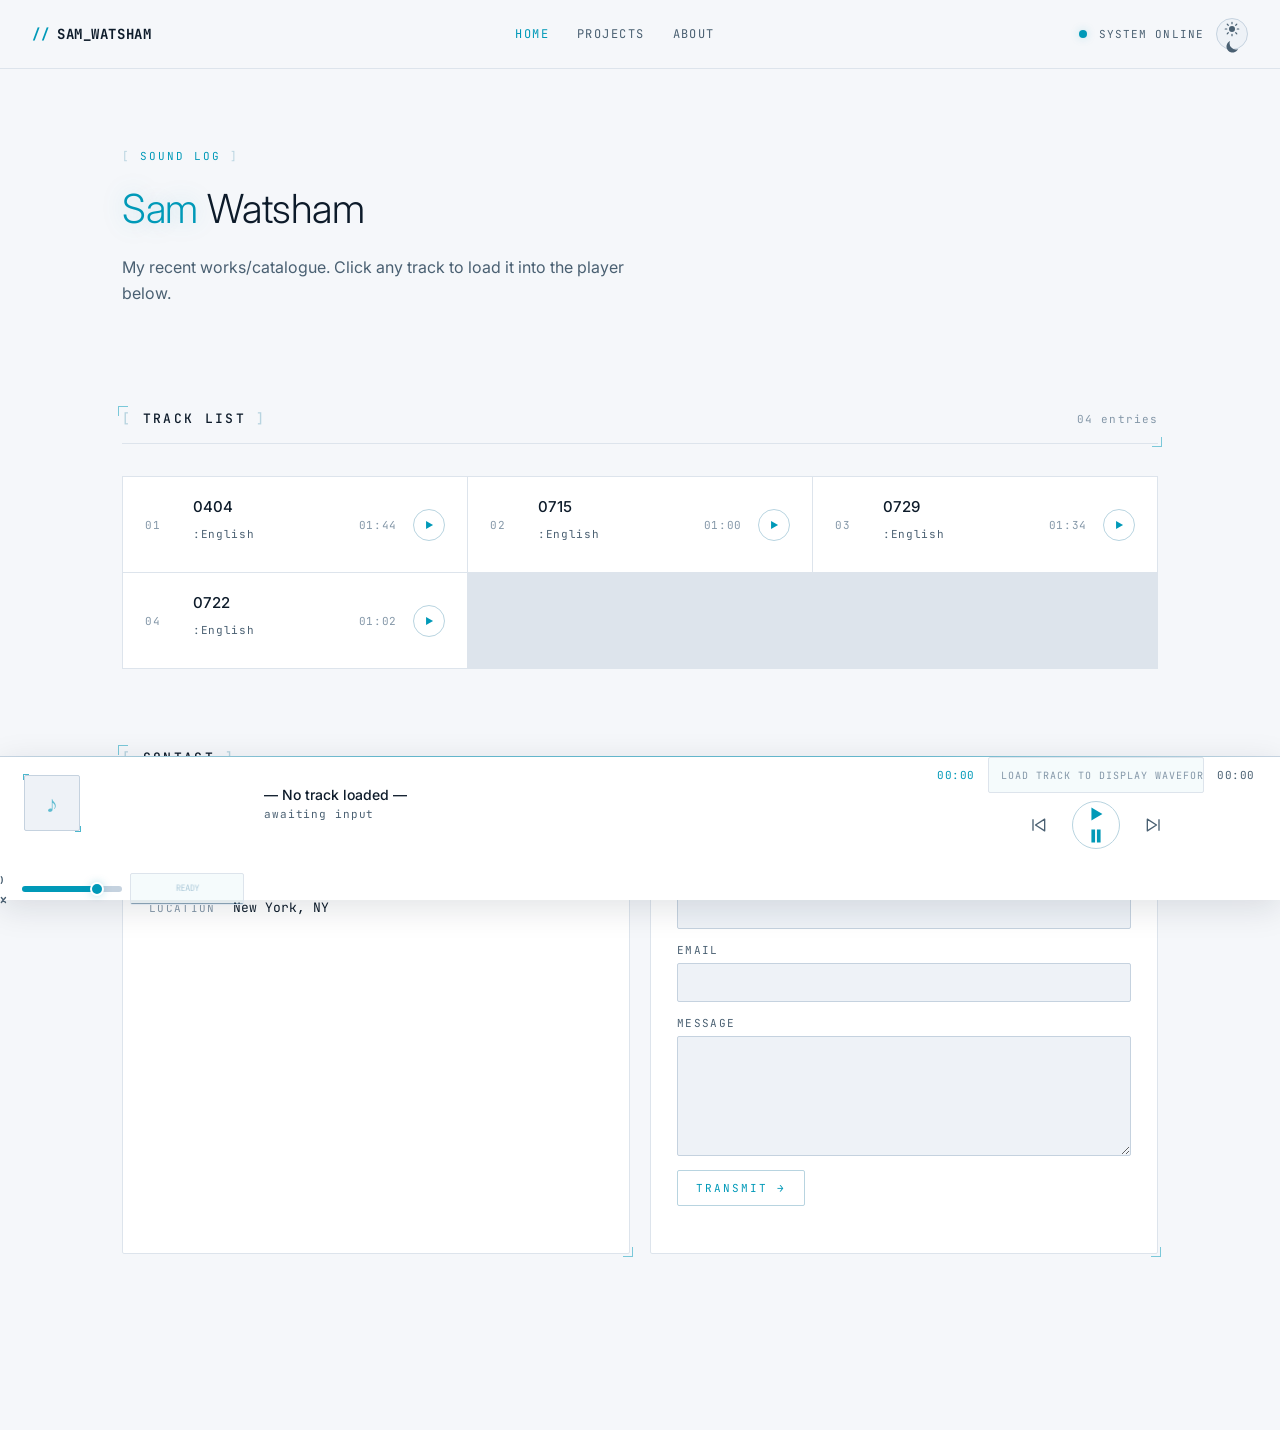
==== commit 29b28b72: "Add files via upload" ====
--- a/index.html
+++ b/index.html
@@ -28,7 +28,7 @@
       <nav class="site-nav" aria-label="Primary">
         <a href="#tracks" class="nav-link" data-tab="tracks" aria-current="page">HOME</a>
         <a href="#projects" class="nav-link" data-tab="projects">PROJECTS</a>
-        <a href="#about" class="nav-link">ABOUT</a>
+        <a href="about.html" class="nav-link">ABOUT</a>
       </nav>
       <div class="header-status" aria-live="polite">
         <span class="status-dot" id="system-dot"></span>
@@ -99,21 +99,6 @@
         <ul id="project-grid" class="project-grid" aria-label="Projects"></ul>
         <p id="project-empty" class="empty-state" hidden>
           No projects yet. Add entries to <code>js/projects.js</code>.
-        </p>
-      </section>
-
-      <section id="about" class="about-section" aria-labelledby="about-title">
-        <div class="section-header">
-          <h2 id="about-title" class="section-title">
-            <span class="bracket">[</span> ABOUT <span class="bracket">]</span>
-          </h2>
-        </div>
-        <p class="about-body">
-          My name is Samuel Watsham and I'm an independent composer / producer and NYU Music Technology undergraduate.
-          My artistic journey solidified itself at Interlochen Arts Academy where I was studying classical guitar performance and simultaneously found my love for all things music production, technology, and engineering.
-          After my senior year I moved to NYC to attend NYU as a Music Tech major.
-          I've been based here for three years now and in that time have been a part of many inspiring and innovative projects that continue to redefine my perception of the creative world.
-          All tracks are original works.
         </p>
       </section>
 
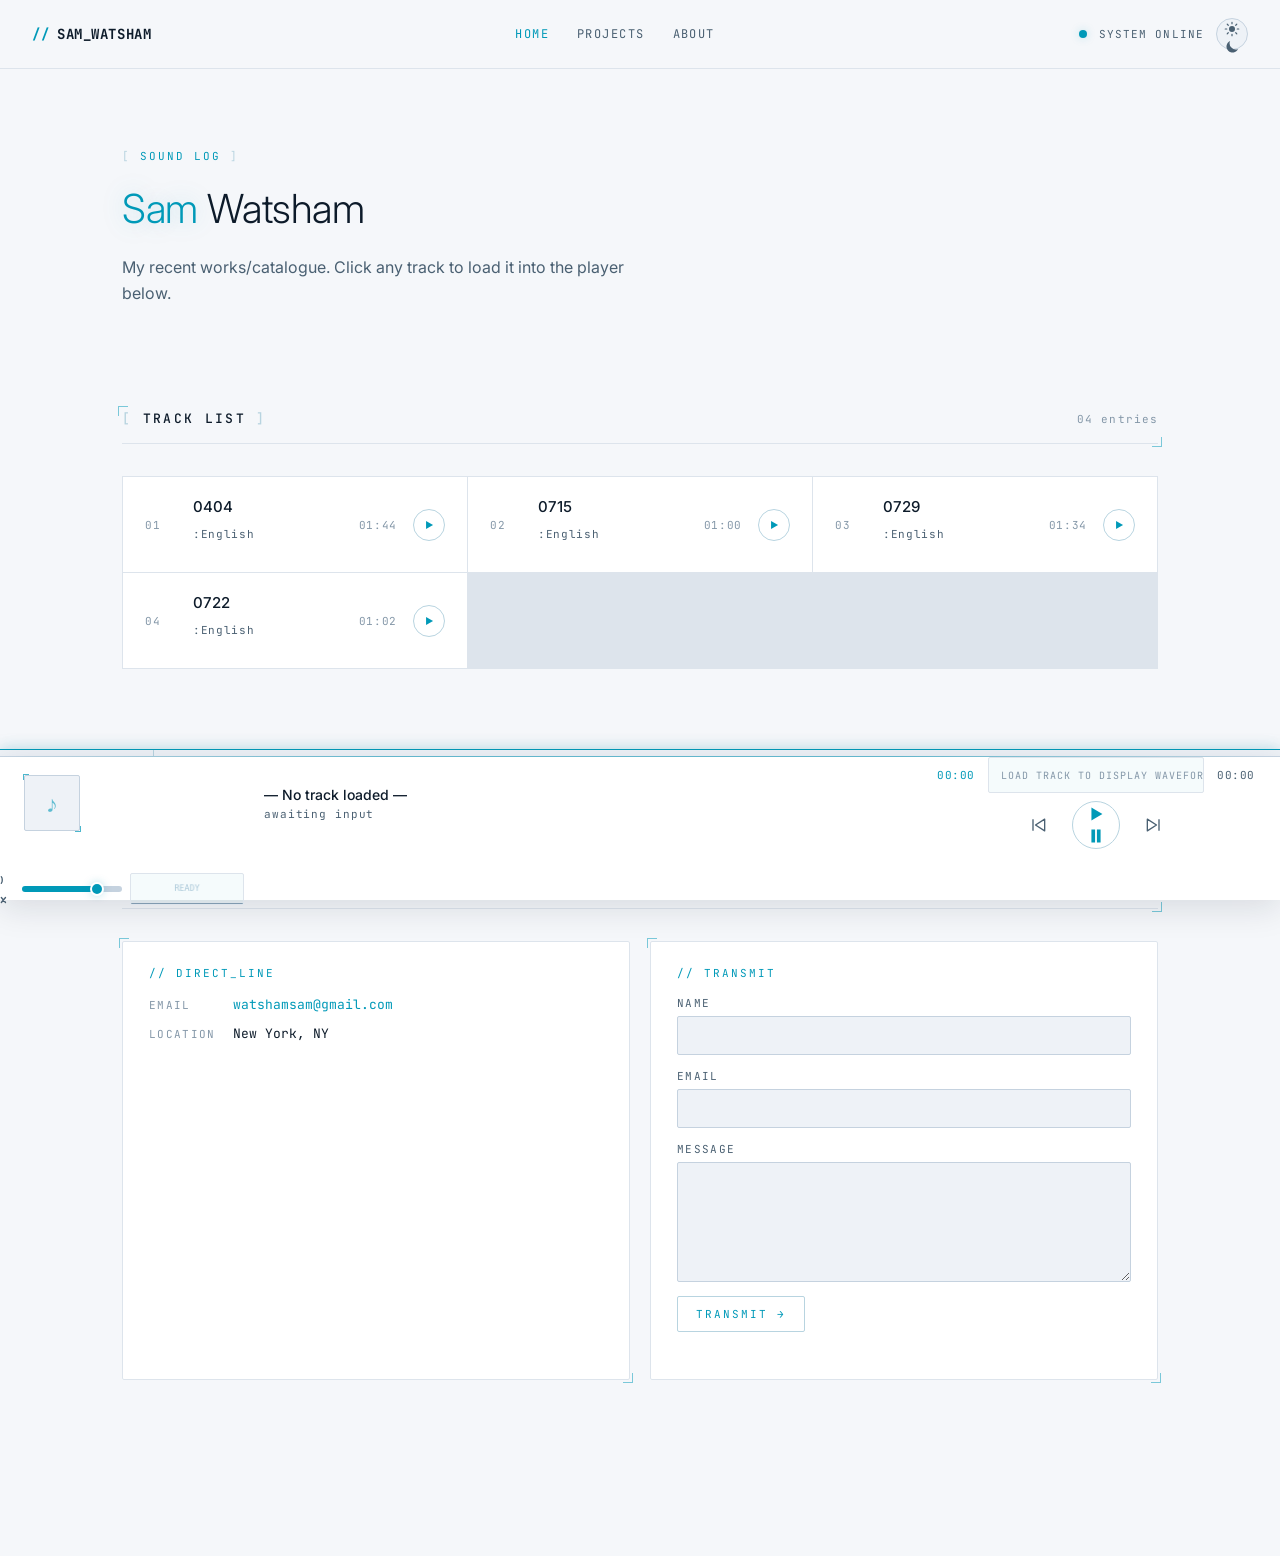
==== commit ba4d25e5: "Add files via upload" ====
--- a/index.html
+++ b/index.html
@@ -102,6 +102,26 @@
         </p>
       </section>
 
+      <section
+        id="now-playing-bar"
+        class="now-playing-bar"
+        aria-label="Now playing"
+      >
+        <div class="npb-eyebrow">
+          <span class="npb-eyebrow-dot" aria-hidden="true"></span>
+          NOW_PLAYING
+        </div>
+        <div class="npb-viewport">
+          <div class="npb-track" id="npb-track">
+            <span class="npb-title" id="npb-title">— no track loaded —</span>
+            <span class="npb-sep" aria-hidden="true">◆</span>
+            <span class="npb-artist" id="npb-artist">awaiting input</span>
+            <span class="npb-sep" aria-hidden="true">◆</span>
+            <span class="npb-time" id="npb-time" aria-live="polite">00:00 / 00:00</span>
+          </div>
+        </div>
+      </section>
+
       <section id="contact" class="contact-section" aria-labelledby="contact-title">
         <div class="section-header">
           <h2 id="contact-title" class="section-title">
@@ -266,6 +286,7 @@
     <script src="js/visualizer.js"></script>
     <script src="js/waveform.js"></script>
     <script src="js/player.js"></script>
+    <script src="js/marquee.js"></script>
     <script src="js/contact.js"></script>
 
     <!-- The audio element lives in the DOM so Web Audio's
--- a/styles.css
+++ b/styles.css
@@ -790,6 +790,151 @@
 
 .form-status[data-kind="err"] {
   color: var(--highlight);
+}
+
+/* ---------- Now-playing marquee ---------- */
+/* Full-bleed strip — breaks out of main's max-width: 1100px container
+   so the scrolling band spans the entire viewport. */
+.now-playing-bar {
+  position: relative;
+  left: 50%;
+  right: 50%;
+  width: 100vw;
+  margin: 80px -50vw 48px;
+  background: var(--bg-elevated);
+  border-top: 1px solid var(--accent);
+  border-bottom: 1px solid var(--accent);
+  box-shadow: 0 0 14px var(--accent-glow);
+  overflow: hidden;
+  display: flex;
+  align-items: stretch;
+}
+
+/* Subtle inner cyan glow above + below the borders */
+.now-playing-bar::before,
+.now-playing-bar::after {
+  content: "";
+  position: absolute;
+  left: 0;
+  right: 0;
+  height: 1px;
+  background: linear-gradient(
+    90deg,
+    transparent 0%,
+    var(--accent) 30%,
+    var(--accent) 70%,
+    transparent 100%
+  );
+  opacity: 0.4;
+  pointer-events: none;
+}
+.now-playing-bar::before { top: -1px; }
+.now-playing-bar::after { bottom: -1px; }
+
+.npb-eyebrow {
+  position: relative;
+  z-index: 2;
+  display: inline-flex;
+  align-items: center;
+  gap: 8px;
+  flex-shrink: 0;
+  padding: 0 20px;
+  background: var(--bg-elevated);
+  border-right: 1px solid var(--accent-dim);
+  font-family: var(--font-mono);
+  font-size: 11px;
+  letter-spacing: 0.18em;
+  color: var(--accent);
+  text-transform: uppercase;
+  white-space: nowrap;
+}
+
+.npb-eyebrow-dot {
+  width: 6px;
+  height: 6px;
+  border-radius: 50%;
+  background: var(--accent);
+  box-shadow: 0 0 6px var(--accent-glow);
+  animation: pulse 1.6s ease-in-out infinite;
+}
+
+.npb-viewport {
+  flex: 1;
+  min-width: 0;
+  overflow: hidden;
+  padding: 12px 24px;
+  /* Mask the left edge so the scrolling text fades under the eyebrow */
+  mask-image: linear-gradient(
+    90deg,
+    transparent 0,
+    #000 24px,
+    #000 calc(100% - 24px),
+    transparent 100%
+  );
+  -webkit-mask-image: linear-gradient(
+    90deg,
+    transparent 0,
+    #000 24px,
+    #000 calc(100% - 24px),
+    transparent 100%
+  );
+}
+
+.npb-track {
+  display: inline-flex;
+  align-items: center;
+  gap: 24px;
+  white-space: nowrap;
+  /* Default duration is overridden by JS based on content width */
+  animation: npb-scroll 28s linear infinite;
+  will-change: transform;
+}
+
+.now-playing-bar:hover .npb-track,
+.now-playing-bar:focus-within .npb-track {
+  animation-play-state: paused;
+}
+
+.npb-title {
+  font-family: var(--font-sans);
+  font-size: 14px;
+  font-weight: 500;
+  color: var(--text);
+}
+
+.npb-artist {
+  font-family: var(--font-mono);
+  font-size: 12px;
+  letter-spacing: 0.08em;
+  color: var(--accent);
+  text-transform: lowercase;
+}
+
+.npb-time {
+  font-family: var(--font-mono);
+  font-size: 12px;
+  letter-spacing: 0.06em;
+  color: var(--text);
+  font-variant-numeric: tabular-nums;
+}
+
+.npb-sep {
+  color: var(--accent);
+  opacity: 0.55;
+  font-size: 10px;
+  line-height: 1;
+}
+
+/* Empty state — no animation, content sits still */
+.npb-track[data-empty="true"] {
+  animation: none;
+  transform: none;
+  opacity: 0.55;
+}
+
+@keyframes npb-scroll {
+  from { transform: translateX(0); }
+  to   { transform: translateX(-50%); }
 }
 
 /* ============================================================
@@ -1163,6 +1308,23 @@
   .contact-grid {
     grid-template-columns: 1fr;
   }
+  .now-playing-bar {
+    font-size: 12px;
+  }
+  .npb-eyebrow {
+    padding: 0 14px;
+    font-size: 10px;
+  }
+  .npb-title {
+    font-size: 13px;
+  }
+  .npb-artist,
+  .npb-time {
+    font-size: 11px;
+  }
+  .npb-track {
+    gap: 18px;
+  }
 }
 
 /* Mobile / small-screen polish — separate breakpoint, more aggressive
@@ -1207,6 +1369,19 @@
 @media (prefers-reduced-motion: reduce) {
   .status-dot {
     animation: none;
+  }
+  .npb-eyebrow-dot {
+    animation: none;
+  }
+  .npb-track {
+    animation: none !important;
+    transform: none !important;
+  }
+  /* Allow horizontal scrolling inside the viewport when motion is disabled */
+  .npb-viewport {
+    overflow-x: auto;
+    mask-image: none;
+    -webkit-mask-image: none;
   }
   * {
     transition-duration: 0.01ms !important;
